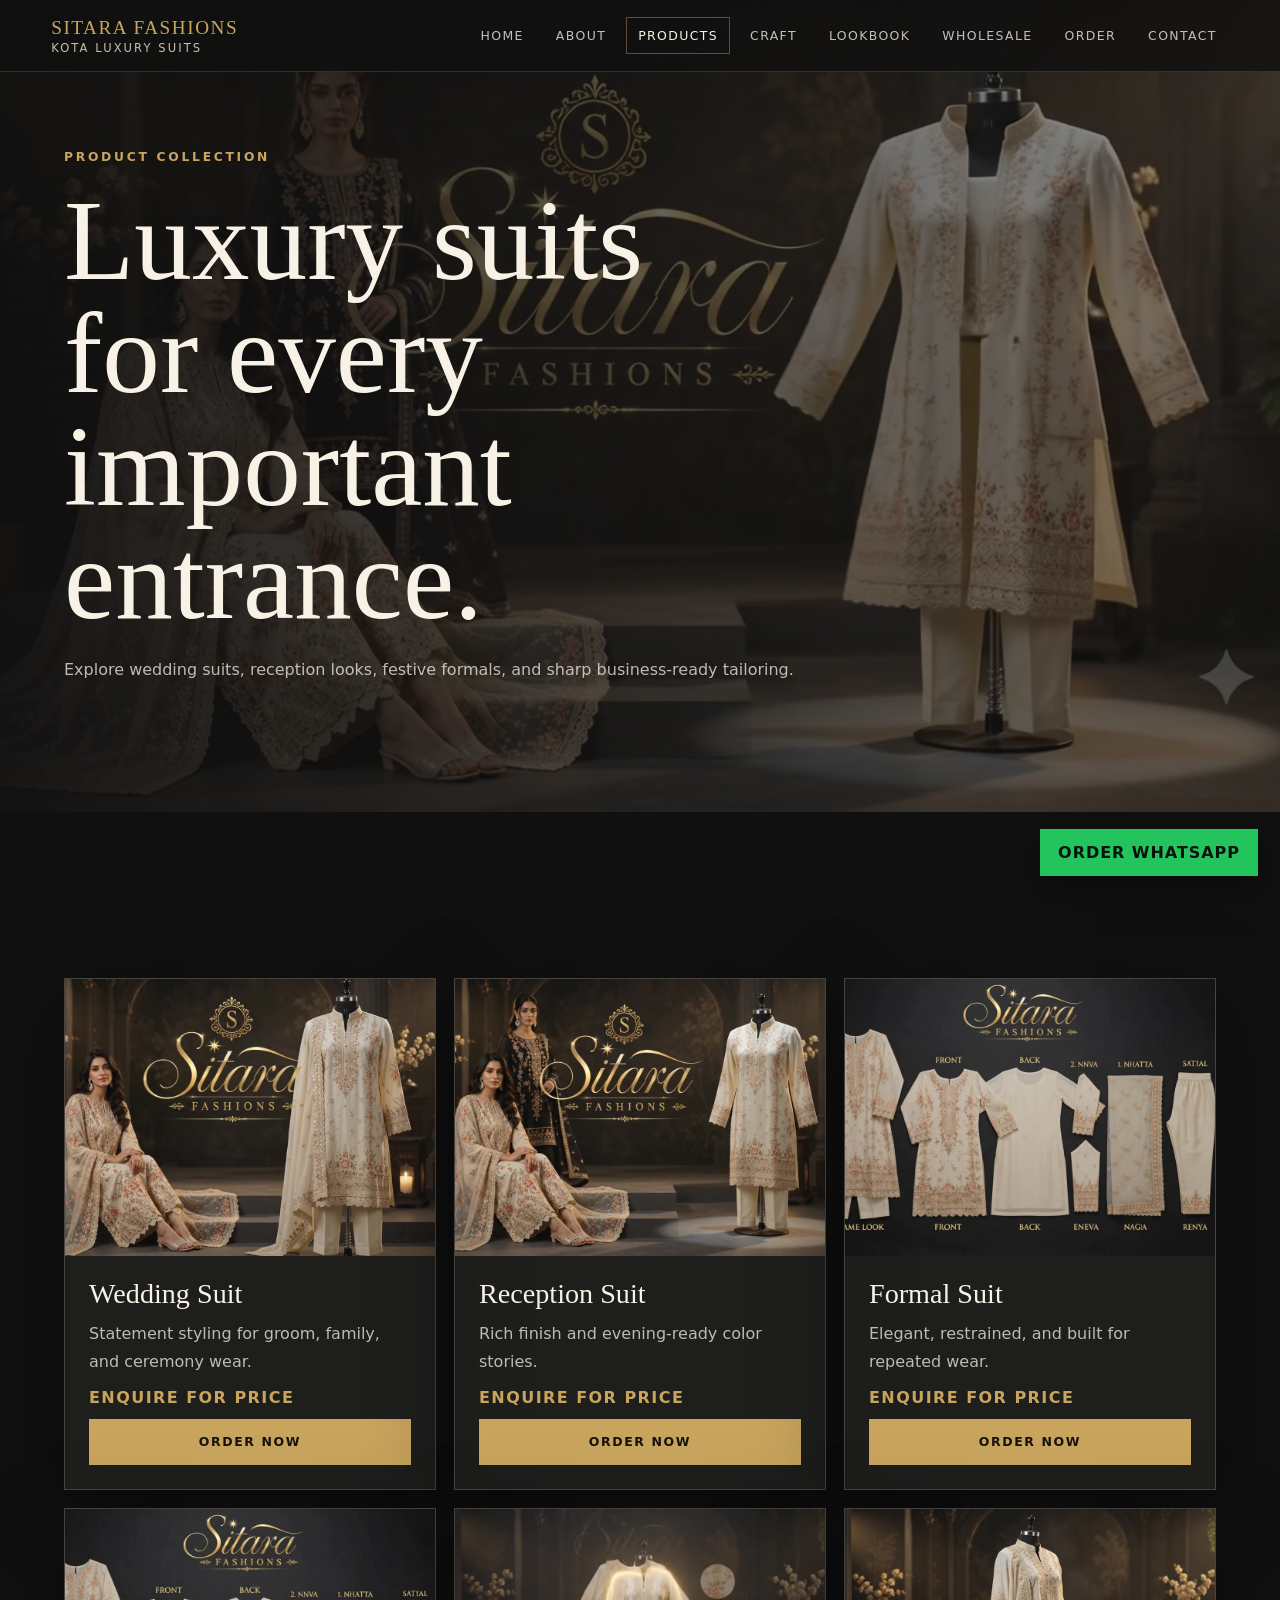
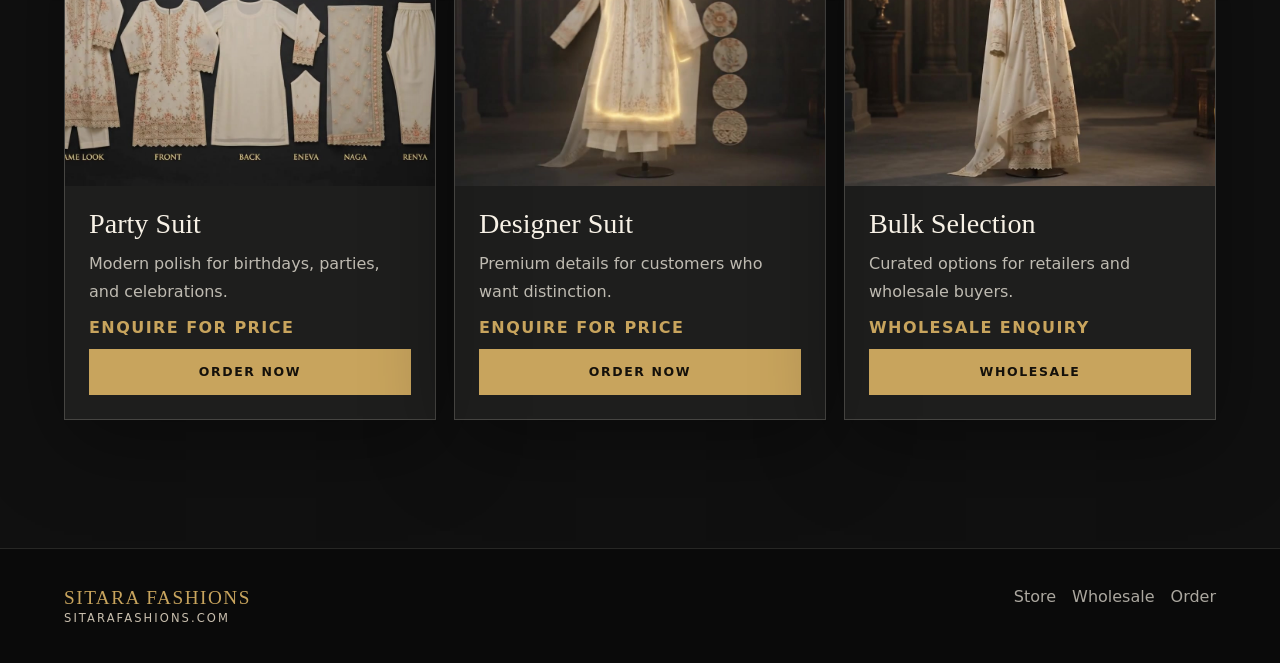
==== products.html @ 6170d981 "Add Sitara Fashions website" ====
<!doctype html>
<html lang="en">
<head>
  <meta charset="utf-8">
  <meta name="viewport" content="width=device-width, initial-scale=1">
  <title>Products | Sitara Fashions</title>
  <link rel="stylesheet" href="styles.css">
  <script defer src="script.js"></script>
</head>
<body>
  <header class="site-header">
    <a class="brand" href="index.html"><strong>Sitara Fashions</strong><span>Kota luxury suits</span></a>
    <button class="nav-toggle" aria-label="Menu">☰</button>
    <nav class="site-nav"><a href="index.html">Home</a><a href="about.html">About</a><a class="active" href="products.html">Products</a><a href="craftsmanship.html">Craft</a><a href="lookbook.html">Lookbook</a><a href="wholesale.html">Wholesale</a><a href="order.html">Order</a><a href="contact.html">Contact</a></nav>
  </header>
  <main>
    <section class="page-hero">
      <div class="inner copy-stack"><span class="eyebrow">Product collection</span><h1>Luxury suits for every important entrance.</h1><p>Explore wedding suits, reception looks, festive formals, and sharp business-ready tailoring.</p></div>
    </section>
    <section class="section">
      <div class="cards">
        <article class="product-card"><img src="assets/frames/frame_000028.jpg" alt="Wedding suit"><div><h3>Wedding Suit</h3><p>Statement styling for groom, family, and ceremony wear.</p><span class="price">Enquire for price</span><a class="button" href="order.html">Order Now</a></div></article>
        <article class="product-card"><img src="assets/frames/frame_000075.jpg" alt="Reception suit"><div><h3>Reception Suit</h3><p>Rich finish and evening-ready color stories.</p><span class="price">Enquire for price</span><a class="button" href="order.html">Order Now</a></div></article>
        <article class="product-card"><img src="assets/frames/frame_000130.jpg" alt="Formal suit"><div><h3>Formal Suit</h3><p>Elegant, restrained, and built for repeated wear.</p><span class="price">Enquire for price</span><a class="button" href="order.html">Order Now</a></div></article>
        <article class="product-card"><img src="assets/frames/frame_000164.jpg" alt="Party suit"><div><h3>Party Suit</h3><p>Modern polish for birthdays, parties, and celebrations.</p><span class="price">Enquire for price</span><a class="button" href="order.html">Order Now</a></div></article>
        <article class="product-card"><img src="assets/frames/frame_000198.jpg" alt="Designer suit"><div><h3>Designer Suit</h3><p>Premium details for customers who want distinction.</p><span class="price">Enquire for price</span><a class="button" href="order.html">Order Now</a></div></article>
        <article class="product-card"><img src="assets/frames/frame_000230.jpg" alt="Wholesale suit"><div><h3>Bulk Selection</h3><p>Curated options for retailers and wholesale buyers.</p><span class="price">Wholesale enquiry</span><a class="button" href="wholesale.html">Wholesale</a></div></article>
      </div>
    </section>
  </main>
  <a class="wa-float" href="https://wa.me/917891424674" target="_blank" rel="noreferrer">Order WhatsApp</a>
  <footer class="site-footer"><div class="brand"><strong>Sitara Fashions</strong><span>sitarafashions.com</span></div><div class="footer-links"><a href="contact.html">Store</a><a href="wholesale.html">Wholesale</a><a href="order.html">Order</a></div></footer>
</body>
</html>
---- styles.css ----
:root {
  --ink: #101010;
  --coal: #171412;
  --paper: #f7f1e6;
  --muted: #c9bfae;
  --gold: #c8a45d;
  --wine: #7f2535;
  --green: #173a32;
  --line: rgba(247, 241, 230, 0.18);
  --shadow: 0 24px 80px rgba(0, 0, 0, 0.36);
  font-family: "Georgia", "Times New Roman", serif;
}

* {
  box-sizing: border-box;
}

html {
  scroll-behavior: smooth;
}

body {
  margin: 0;
  background: var(--ink);
  color: var(--paper);
  font-family: Inter, ui-sans-serif, system-ui, -apple-system, BlinkMacSystemFont, "Segoe UI", sans-serif;
}

a {
  color: inherit;
  text-decoration: none;
}

img {
  display: block;
  max-width: 100%;
}

.site-header {
  align-items: center;
  backdrop-filter: blur(18px);
  background: rgba(16, 16, 16, 0.78);
  border-bottom: 1px solid rgba(247, 241, 230, 0.12);
  display: flex;
  gap: 22px;
  justify-content: space-between;
  left: 0;
  min-height: 72px;
  padding: 14px clamp(18px, 4vw, 56px);
  position: fixed;
  right: 0;
  top: 0;
  z-index: 30;
}

.brand {
  display: grid;
  gap: 2px;
  min-width: 170px;
}

.brand strong {
  color: var(--gold);
  font-family: Georgia, serif;
  font-size: 1.2rem;
  font-weight: 500;
  letter-spacing: 0.08em;
  text-transform: uppercase;
}

.brand span {
  color: var(--muted);
  font-size: 0.72rem;
  letter-spacing: 0.18em;
  text-transform: uppercase;
}

.nav-toggle {
  background: transparent;
  border: 1px solid rgba(247, 241, 230, 0.26);
  color: var(--paper);
  display: none;
  height: 42px;
  place-items: center;
  width: 46px;
}

.site-nav {
  align-items: center;
  display: flex;
  flex-wrap: wrap;
  gap: 8px;
  justify-content: flex-end;
}

.site-nav a {
  border: 1px solid transparent;
  color: rgba(247, 241, 230, 0.78);
  font-size: 0.78rem;
  letter-spacing: 0.11em;
  padding: 10px 11px;
  text-transform: uppercase;
}

.site-nav a:hover,
.site-nav a.active {
  border-color: rgba(200, 164, 93, 0.42);
  color: var(--paper);
}

.button,
.ghost-button {
  align-items: center;
  display: inline-flex;
  font-size: 0.78rem;
  font-weight: 700;
  gap: 10px;
  justify-content: center;
  letter-spacing: 0.13em;
  min-height: 46px;
  padding: 13px 18px;
  text-transform: uppercase;
}

.button {
  background: var(--gold);
  color: #15110b;
}

.ghost-button {
  border: 1px solid rgba(247, 241, 230, 0.32);
  color: var(--paper);
}

.hero-scroll {
  background: #050505;
  height: 440vh;
  position: relative;
}

.hero-sticky {
  height: 100vh;
  min-height: 680px;
  overflow: hidden;
  position: sticky;
  top: 0;
}

#hero-canvas {
  height: 100%;
  inset: 0;
  object-fit: cover;
  position: absolute;
  width: 100%;
}

.hero-shade {
  background:
    linear-gradient(90deg, rgba(0, 0, 0, 0.82), rgba(0, 0, 0, 0.3) 48%, rgba(0, 0, 0, 0.68)),
    linear-gradient(0deg, rgba(0, 0, 0, 0.78), transparent 36%, rgba(0, 0, 0, 0.45));
  inset: 0;
  position: absolute;
}

.hero-copy {
  display: grid;
  gap: 24px;
  left: clamp(20px, 6vw, 78px);
  max-width: 700px;
  position: absolute;
  top: 54%;
  transform: translateY(-50%);
  z-index: 2;
}

.eyebrow {
  color: var(--gold);
  font-size: 0.77rem;
  font-weight: 800;
  letter-spacing: 0.22em;
  text-transform: uppercase;
}

h1,
h2,
h3 {
  font-family: Georgia, "Times New Roman", serif;
  font-weight: 500;
  line-height: 0.98;
  margin: 0;
}

h1 {
  font-size: clamp(3.3rem, 9vw, 8.4rem);
  max-width: 720px;
}

h2 {
  font-size: clamp(2.1rem, 5vw, 4.7rem);
}

h3 {
  font-size: clamp(1.35rem, 2.2vw, 2rem);
}

p {
  color: rgba(247, 241, 230, 0.74);
  font-size: 1rem;
  line-height: 1.75;
  margin: 0;
}

.hero-copy p {
  color: rgba(247, 241, 230, 0.82);
  font-size: clamp(1rem, 1.4vw, 1.22rem);
  max-width: 580px;
}

.hero-actions,
.action-row {
  display: flex;
  flex-wrap: wrap;
  gap: 14px;
}

.scroll-meter {
  align-items: center;
  bottom: 32px;
  color: rgba(247, 241, 230, 0.74);
  display: flex;
  gap: 14px;
  left: clamp(20px, 6vw, 78px);
  position: absolute;
  z-index: 2;
}

.meter-track {
  background: rgba(247, 241, 230, 0.18);
  height: 1px;
  overflow: hidden;
  width: min(36vw, 300px);
}

.meter-fill {
  background: var(--gold);
  height: 100%;
  transform: scaleX(0);
  transform-origin: left;
  width: 100%;
}

.section,
.page-hero {
  padding: clamp(76px, 10vw, 132px) clamp(18px, 5vw, 72px);
}

.page-hero {
  align-items: end;
  background:
    linear-gradient(90deg, rgba(16, 16, 16, 0.94), rgba(16, 16, 16, 0.38)),
    url("assets/frames/frame_000090.jpg") center / cover;
  display: grid;
  min-height: 560px;
  padding-top: 150px;
}

.page-hero.contact-bg {
  background:
    linear-gradient(90deg, rgba(16, 16, 16, 0.94), rgba(23, 58, 50, 0.38)),
    url("assets/frames/frame_000180.jpg") center / cover;
}

.page-hero.wholesale-bg {
  background:
    linear-gradient(90deg, rgba(16, 16, 16, 0.94), rgba(127, 37, 53, 0.28)),
    url("assets/frames/frame_000138.jpg") center / cover;
}

.page-hero .inner {
  max-width: 860px;
}

.intro-grid,
.split {
  display: grid;
  gap: clamp(28px, 5vw, 70px);
  grid-template-columns: minmax(0, 0.9fr) minmax(0, 1.1fr);
  margin: 0 auto;
  max-width: 1180px;
}

.copy-stack {
  display: grid;
  gap: 20px;
}

.stats {
  display: grid;
  gap: 1px;
  grid-template-columns: repeat(3, 1fr);
}

.stat,
.panel,
.product-card,
.contact-card {
  background: rgba(247, 241, 230, 0.06);
  border: 1px solid var(--line);
  box-shadow: var(--shadow);
}

.stat {
  padding: 24px;
}

.stat strong {
  color: var(--gold);
  display: block;
  font-family: Georgia, serif;
  font-size: 2rem;
  font-weight: 500;
}

.stat span {
  color: rgba(247, 241, 230, 0.68);
  font-size: 0.8rem;
  letter-spacing: 0.13em;
  text-transform: uppercase;
}

.panel {
  display: grid;
  gap: 18px;
  padding: clamp(24px, 4vw, 42px);
}

.band {
  background: var(--paper);
  color: var(--coal);
}

.band p {
  color: rgba(23, 20, 18, 0.72);
}

.band .eyebrow {
  color: var(--wine);
}

.cards {
  display: grid;
  gap: 18px;
  grid-template-columns: repeat(3, minmax(0, 1fr));
  margin: 38px auto 0;
  max-width: 1180px;
}

.product-card {
  overflow: hidden;
}

.product-card img {
  aspect-ratio: 4 / 3;
  object-fit: cover;
  width: 100%;
}

.product-card div {
  display: grid;
  gap: 12px;
  padding: 24px;
}

.product-card .price {
  color: var(--gold);
  font-weight: 800;
  letter-spacing: 0.09em;
  text-transform: uppercase;
}

.lookbook-grid {
  display: grid;
  gap: 14px;
  grid-template-columns: 1.25fr 0.75fr 1fr;
  margin: 38px auto 0;
  max-width: 1180px;
}

.lookbook-grid img {
  height: 100%;
  min-height: 260px;
  object-fit: cover;
  width: 100%;
}

.contact-grid {
  display: grid;
  gap: 18px;
  grid-template-columns: repeat(2, minmax(0, 1fr));
  margin: 38px auto 0;
  max-width: 1180px;
}

.contact-card {
  display: grid;
  gap: 10px;
  padding: 26px;
}

.contact-card strong {
  color: var(--gold);
  font-family: Georgia, serif;
  font-size: 1.35rem;
  font-weight: 500;
}

.feature-list {
  display: grid;
  gap: 12px;
  padding: 0;
}

.feature-list li {
  border-bottom: 1px solid rgba(247, 241, 230, 0.14);
  color: rgba(247, 241, 230, 0.78);
  list-style: none;
  padding: 0 0 12px;
}

.band .feature-list li {
  border-color: rgba(23, 20, 18, 0.16);
  color: rgba(23, 20, 18, 0.74);
}

.order-panel {
  background:
    linear-gradient(135deg, rgba(23, 58, 50, 0.94), rgba(16, 16, 16, 0.92)),
    url("assets/frames/frame_000215.jpg") center / cover;
  display: grid;
  gap: 22px;
  margin: 0 auto;
  max-width: 1180px;
  min-height: 460px;
  padding: clamp(28px, 5vw, 62px);
  place-content: end start;
}

.lead-form {
  display: grid;
  gap: 14px;
}

.lead-form label {
  color: rgba(247, 241, 230, 0.72);
  display: grid;
  font-size: 0.76rem;
  font-weight: 800;
  gap: 8px;
  letter-spacing: 0.12em;
  text-transform: uppercase;
}

.lead-form input,
.lead-form select,
.lead-form textarea {
  background: rgba(16, 16, 16, 0.7);
  border: 1px solid rgba(247, 241, 230, 0.22);
  color: var(--paper);
  font: inherit;
  min-height: 48px;
  padding: 12px 13px;
  width: 100%;
}

.lead-form textarea {
  min-height: 120px;
  resize: vertical;
}

.lead-form input:focus,
.lead-form select:focus,
.lead-form textarea:focus {
  border-color: var(--gold);
  outline: none;
}

.lead-form .form-row {
  display: grid;
  gap: 14px;
  grid-template-columns: repeat(2, minmax(0, 1fr));
}

.form-status {
  color: rgba(247, 241, 230, 0.72);
  min-height: 24px;
}

.band .lead-form label {
  color: rgba(23, 20, 18, 0.68);
}

.band .lead-form input,
.band .lead-form select,
.band .lead-form textarea {
  background: rgba(255, 255, 255, 0.72);
  border-color: rgba(23, 20, 18, 0.18);
  color: var(--coal);
}

.site-footer {
  background: #0a0a0a;
  border-top: 1px solid rgba(247, 241, 230, 0.12);
  display: grid;
  gap: 22px;
  grid-template-columns: 1fr auto;
  padding: 38px clamp(18px, 5vw, 72px);
}

.footer-links {
  color: rgba(247, 241, 230, 0.68);
  display: flex;
  flex-wrap: wrap;
  gap: 16px;
  justify-content: flex-end;
}

.wa-float {
  background: #23c45e;
  bottom: 24px;
  box-shadow: 0 14px 40px rgba(0, 0, 0, 0.36);
  color: #06140b;
  font-weight: 900;
  letter-spacing: 0.06em;
  padding: 14px 18px;
  position: fixed;
  right: 22px;
  text-transform: uppercase;
  z-index: 40;
}

@media (max-width: 980px) {
  .nav-toggle {
    display: grid;
  }

  .site-nav {
    align-items: stretch;
    background: rgba(16, 16, 16, 0.98);
    border-bottom: 1px solid rgba(247, 241, 230, 0.12);
    display: none;
    flex-direction: column;
    left: 0;
    padding: 14px 18px 20px;
    position: absolute;
    right: 0;
    top: 72px;
  }

  .site-nav.open {
    display: flex;
  }

  .site-nav a {
    padding: 13px 10px;
  }

  .intro-grid,
  .split,
  .contact-grid {
    grid-template-columns: 1fr;
  }

  .cards,
  .lookbook-grid {
    grid-template-columns: 1fr 1fr;
  }
}

@media (max-width: 640px) {
  .site-header {
    min-height: 66px;
  }

  .brand strong {
    font-size: 1rem;
  }

  .hero-sticky {
    background: url("assets/frames/frame_000001.jpg") 68% center / cover;
    min-height: 620px;
  }

  #hero-canvas {
    opacity: 0.48;
  }

  .hero-copy {
    top: 50%;
  }

  .hero-shade {
    background:
      linear-gradient(90deg, rgba(0, 0, 0, 0.7), rgba(0, 0, 0, 0.26) 58%, rgba(0, 0, 0, 0.48)),
      linear-gradient(0deg, rgba(0, 0, 0, 0.74), transparent 46%, rgba(0, 0, 0, 0.28));
  }

  .hero-actions,
  .action-row,
  .lead-form .form-row {
    align-items: stretch;
    flex-direction: column;
    grid-template-columns: 1fr;
  }

  .button,
  .ghost-button {
    width: 100%;
  }

  .stats,
  .cards,
  .lookbook-grid {
    grid-template-columns: 1fr;
  }

  .site-footer {
    grid-template-columns: 1fr;
  }

  .footer-links {
    justify-content: flex-start;
  }

  .wa-float {
    bottom: 14px;
    left: 14px;
    right: 14px;
    text-align: center;
  }
}
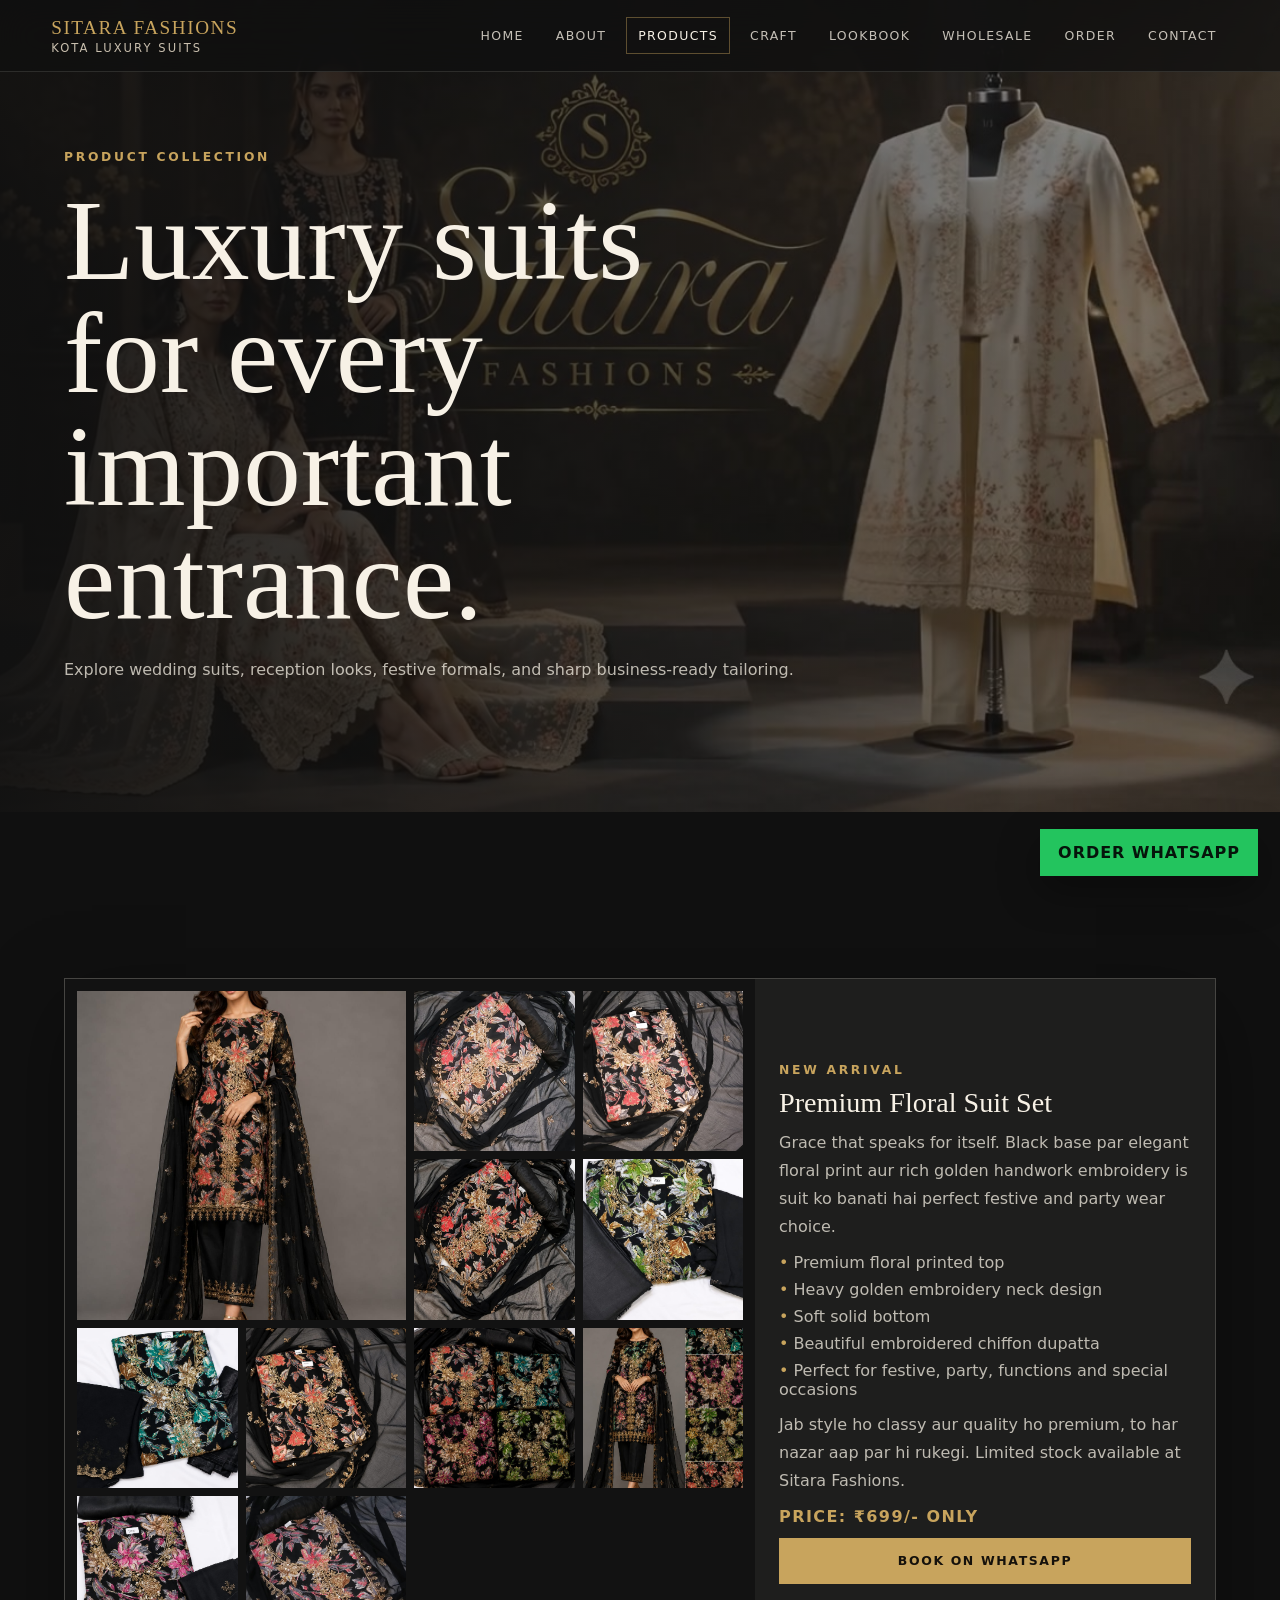
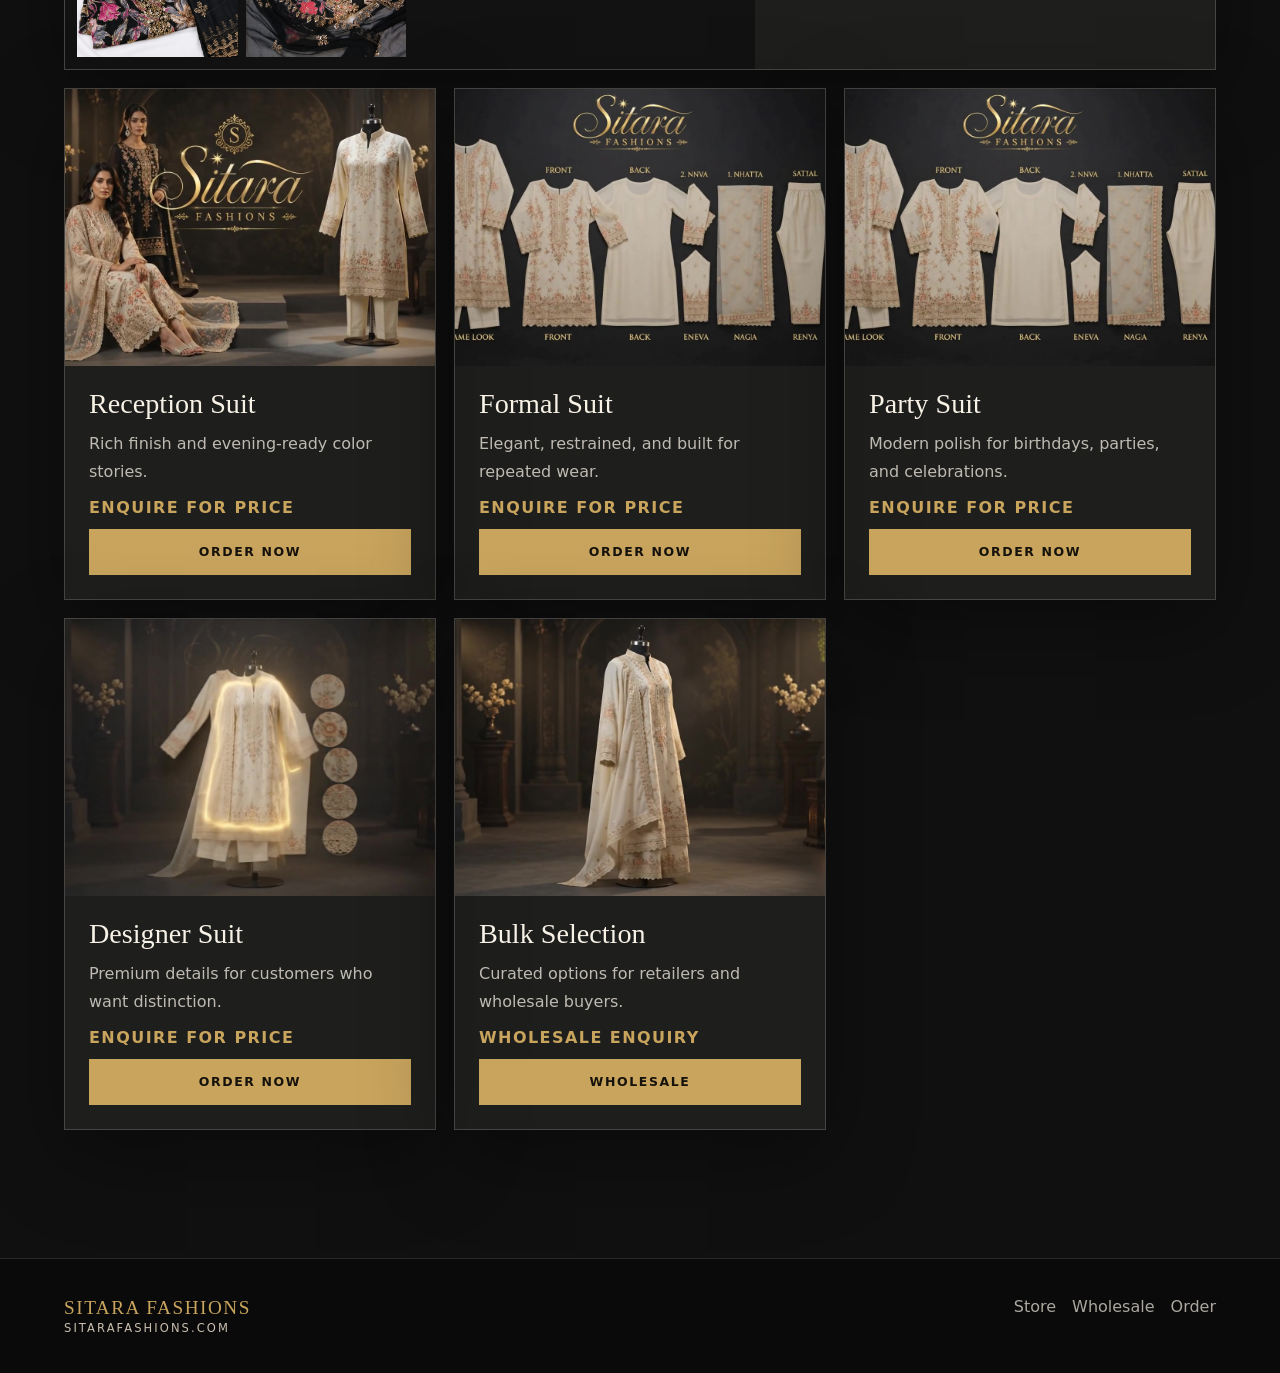
==== commit caf2aab4: "Add premium floral suit product" ====
--- a/products.html
+++ b/products.html
@@ -19,7 +19,36 @@
     </section>
     <section class="section">
       <div class="cards">
-        <article class="product-card"><img src="assets/frames/frame_000028.jpg" alt="Wedding suit"><div><h3>Wedding Suit</h3><p>Statement styling for groom, family, and ceremony wear.</p><span class="price">Enquire for price</span><a class="button" href="order.html">Order Now</a></div></article>
+        <article class="product-card featured-product">
+          <div class="product-gallery" aria-label="Premium floral suit set photos">
+            <img src="assets/products/premium-floral-suit-set/floral-suit-11.jpeg" alt="Premium floral suit set worn look">
+            <img src="assets/products/premium-floral-suit-set/floral-suit-01.jpeg" alt="Black floral suit set folded with dupatta">
+            <img src="assets/products/premium-floral-suit-set/floral-suit-02.jpeg" alt="Golden embroidery neck detail">
+            <img src="assets/products/premium-floral-suit-set/floral-suit-03.jpeg" alt="Black chiffon dupatta and floral top">
+            <img src="assets/products/premium-floral-suit-set/floral-suit-04.jpeg" alt="Green floral variant fabric layout">
+            <img src="assets/products/premium-floral-suit-set/floral-suit-05.jpeg" alt="Teal floral variant fabric layout">
+            <img src="assets/products/premium-floral-suit-set/floral-suit-06.jpeg" alt="Coral floral suit fabric layout">
+            <img src="assets/products/premium-floral-suit-set/floral-suit-07.jpeg" alt="Four color options in floral suit set">
+            <img src="assets/products/premium-floral-suit-set/floral-suit-08.jpeg" alt="Model collage and fabric details">
+            <img src="assets/products/premium-floral-suit-set/floral-suit-09.jpeg" alt="Pink floral variant fabric layout">
+            <img src="assets/products/premium-floral-suit-set/floral-suit-10.jpeg" alt="Closeup floral suit with embroidered dupatta">
+          </div>
+          <div class="product-copy">
+            <span class="eyebrow">New Arrival</span>
+            <h3>Premium Floral Suit Set</h3>
+            <p>Grace that speaks for itself. Black base par elegant floral print aur rich golden handwork embroidery is suit ko banati hai perfect festive and party wear choice.</p>
+            <ul class="product-points">
+              <li>Premium floral printed top</li>
+              <li>Heavy golden embroidery neck design</li>
+              <li>Soft solid bottom</li>
+              <li>Beautiful embroidered chiffon dupatta</li>
+              <li>Perfect for festive, party, functions and special occasions</li>
+            </ul>
+            <p>Jab style ho classy aur quality ho premium, to har nazar aap par hi rukegi. Limited stock available at Sitara Fashions.</p>
+            <span class="price">Price: ₹699/- Only</span>
+            <a class="button" href="https://wa.me/917891424674?text=Hello%20Sitara%20Fashions%2C%20I%20want%20to%20book%20the%20Premium%20Floral%20Suit%20Set%20for%20%E2%82%B9699." target="_blank" rel="noreferrer">Book on WhatsApp</a>
+          </div>
+        </article>
         <article class="product-card"><img src="assets/frames/frame_000075.jpg" alt="Reception suit"><div><h3>Reception Suit</h3><p>Rich finish and evening-ready color stories.</p><span class="price">Enquire for price</span><a class="button" href="order.html">Order Now</a></div></article>
         <article class="product-card"><img src="assets/frames/frame_000130.jpg" alt="Formal suit"><div><h3>Formal Suit</h3><p>Elegant, restrained, and built for repeated wear.</p><span class="price">Enquire for price</span><a class="button" href="order.html">Order Now</a></div></article>
         <article class="product-card"><img src="assets/frames/frame_000164.jpg" alt="Party suit"><div><h3>Party Suit</h3><p>Modern polish for birthdays, parties, and celebrations.</p><span class="price">Enquire for price</span><a class="button" href="order.html">Order Now</a></div></article>
--- a/styles.css
+++ b/styles.css
@@ -378,6 +378,53 @@
   text-transform: uppercase;
 }
 
+.featured-product {
+  display: grid;
+  grid-column: 1 / -1;
+  grid-template-columns: minmax(0, 1.2fr) minmax(300px, 0.8fr);
+}
+
+.featured-product .product-gallery {
+  background: rgba(16, 16, 16, 0.88);
+  display: grid;
+  gap: 8px;
+  grid-template-columns: repeat(4, minmax(0, 1fr));
+  padding: 12px;
+}
+
+.featured-product .product-gallery img {
+  aspect-ratio: 1 / 1;
+  height: 100%;
+  object-fit: cover;
+  width: 100%;
+}
+
+.featured-product .product-gallery img:first-child {
+  grid-column: span 2;
+  grid-row: span 2;
+}
+
+.featured-product .product-copy {
+  align-content: center;
+}
+
+.product-points {
+  display: grid;
+  gap: 8px;
+  margin: 0;
+  padding: 0;
+}
+
+.product-points li {
+  color: rgba(247, 241, 230, 0.74);
+  list-style: none;
+}
+
+.product-points li::before {
+  color: var(--gold);
+  content: "• ";
+}
+
 .lookbook-grid {
   display: grid;
   gap: 14px;
@@ -574,6 +621,10 @@
   .lookbook-grid {
     grid-template-columns: 1fr 1fr;
   }
+
+  .featured-product {
+    grid-template-columns: 1fr;
+  }
 }
 
 @media (max-width: 640px) {
@@ -623,6 +674,10 @@
     grid-template-columns: 1fr;
   }
 
+  .featured-product .product-gallery {
+    grid-template-columns: repeat(2, minmax(0, 1fr));
+  }
+
   .site-footer {
     grid-template-columns: 1fr;
   }
